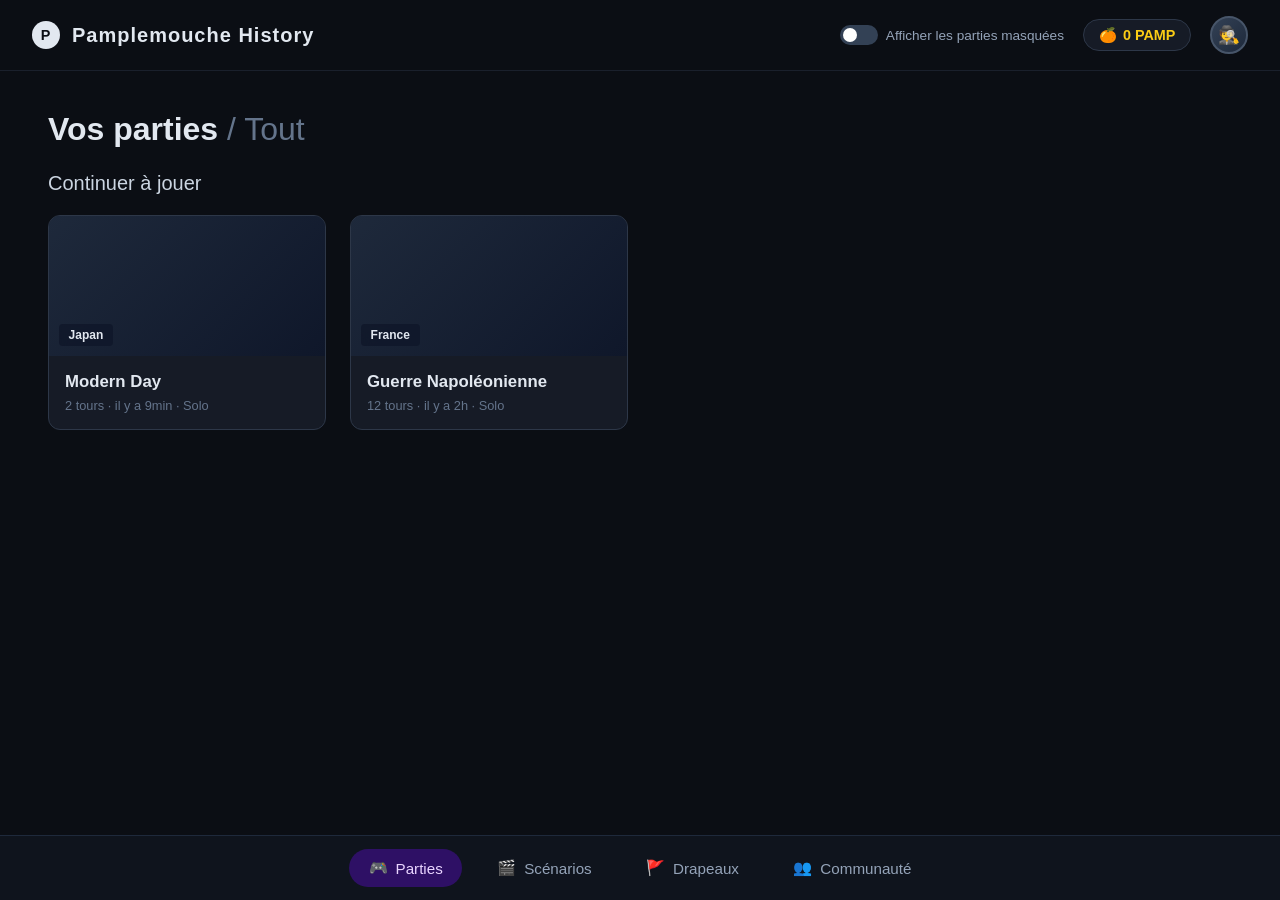
==== games.html @ af68d69f "Auto-save: 2026-08-04 09:21:51" ====
<!DOCTYPE html>
<html lang="fr">
<head>
  <meta charset="UTF-8">
  <meta name="viewport" content="width=device-width, initial-scale=1.0">
  <title>Pamplemouche History - Parties</title>
  <style>
    * {
      box-sizing: border-box;
      margin: 0;
      padding: 0;
    }

    body {
      font-family: -apple-system, BlinkMacSystemFont, "Segoe UI", Roboto, sans-serif;
      background-color: #0b0e14;
      color: #e2e8f0;
      height: 100vh;
      width: 100vw;
      overflow: hidden;
    }

    .app-container {
      display: flex;
      flex-direction: column;
      height: 100vh;
      width: 100vw;
    }

    /* Header Haut */
    .app-header {
      display: flex;
      justify-content: space-between;
      align-items: center;
      padding: 1rem 2rem;
      background-color: #0b0e14;
      border-bottom: 1px solid #1a202c;
    }

    .brand {
      display: flex;
      align-items: center;
      gap: 0.75rem;
      font-weight: 700;
      font-size: 1.25rem;
      letter-spacing: 1px;
    }

    .brand-logo {
      width: 28px;
      height: 28px;
      background: #e2e8f0;
      border-radius: 50%;
      display: flex;
      align-items: center;
      justify-content: center;
      color: #0b0e14;
      font-weight: bold;
      font-size: 0.9rem;
    }

    .user-actions {
      display: flex;
      align-items: center;
      gap: 1.2rem;
    }

    .coins-badge {
      background: #161b26;
      border: 1px solid #2d3748;
      padding: 0.4rem 0.9rem;
      border-radius: 20px;
      font-size: 0.9rem;
      font-weight: 600;
      color: #facc15;
      display: flex;
      align-items: center;
      gap: 0.4rem;
    }

    .user-avatar {
      width: 38px;
      height: 38px;
      border-radius: 50%;
      background: linear-gradient(135deg, #3b82f6 0%, #1d4ed8 100%);
      border: 2px solid #60a5fa;
      display: flex;
      align-items: center;
      justify-content: center;
      font-weight: 700;
      font-size: 1.1rem;
      color: #ffffff;
      cursor: pointer;
      user-select: none;
      box-shadow: 0 0 10px rgba(59, 130, 246, 0.3);
      transition: transform 0.2s ease;
    }

    .user-avatar:hover {
      transform: scale(1.05);
    }

    .user-avatar.guest {
      background: linear-gradient(135deg, #334155 0%, #1e293b 100%);
      border: 2px solid #475569;
      color: #94a3b8;
      box-shadow: none;
    }

    .toggle-container {
      display: flex;
      align-items: center;
      gap: 0.5rem;
      font-size: 0.85rem;
      color: #94a3b8;
    }

    .switch {
      position: relative;
      display: inline-block;
      width: 38px;
      height: 20px;
    }
    .switch input { opacity: 0; width: 0; height: 0; }
    .slider {
      position: absolute;
      cursor: pointer;
      inset: 0;
      background-color: #334155;
      transition: .4s;
      border-radius: 20px;
    }
    .slider:before {
      position: absolute;
      content: "";
      height: 14px;
      width: 14px;
      left: 3px;
      bottom: 3px;
      background-color: white;
      transition: .4s;
      border-radius: 50%;
    }
    input:checked + .slider { background-color: #3b82f6; }
    input:checked + .slider:before { transform: translateX(18px); }

    .main-content {
      flex: 1;
      padding: 2.5rem 3rem;
      overflow-y: auto;
    }

    .section-header {
      font-size: 2rem;
      font-weight: 700;
      margin-bottom: 1.5rem;
    }

    .section-header span {
      color: #64748b;
      font-weight: 400;
    }

    .subsection-title {
      font-size: 1.25rem;
      font-weight: 500;
      color: #cbd5e1;
      margin-bottom: 1.25rem;
    }

    .scenarios-grid {
      display: grid;
      grid-template-columns: repeat(auto-fill, minmax(260px, 1fr));
      gap: 1.5rem;
    }

    .scenario-card {
      background-color: #161b26;
      border: 1px solid #2d3748;
      border-radius: 12px;
      overflow: hidden;
      cursor: pointer;
      transition: transform 0.2s ease, border-color 0.2s ease;
    }

    .scenario-card:hover {
      transform: translateY(-4px);
      border-color: #475569;
    }

    .card-image-wrapper {
      position: relative;
      height: 140px;
      background-color: #1e293b;
      background-image: linear-gradient(135deg, #1e293b 0%, #0f172a 100%);
    }

    .country-tag {
      position: absolute;
      bottom: 10px;
      left: 10px;
      background: rgba(15, 23, 42, 0.8);
      backdrop-filter: blur(4px);
      padding: 0.25rem 0.6rem;
      border-radius: 4px;
      font-size: 0.75rem;
      font-weight: 600;
    }

    .card-info {
      padding: 1rem;
    }

    .card-title {
      font-weight: 600;
      font-size: 1.05rem;
      margin-bottom: 0.4rem;
    }

    .card-meta {
      font-size: 0.8rem;
      color: #64748b;
    }

    .bottom-navbar {
      height: 65px;
      background-color: #0f141d;
      border-top: 1px solid #1e293b;
      display: flex;
      justify-content: center;
      align-items: center;
      gap: 1rem;
    }

    .nav-item {
      display: flex;
      align-items: center;
      gap: 0.5rem;
      padding: 0.6rem 1.2rem;
      border-radius: 20px;
      color: #94a3b8;
      text-decoration: none;
      font-size: 0.95rem;
      font-weight: 500;
      cursor: pointer;
      transition: all 0.2s ease;
    }

    .nav-item:hover {
      color: #f8fafc;
    }

    .nav-item.active {
      background-color: #2e1065;
      color: #e9d5ff;
    }
  </style>
</head>
<body>

  <div class="app-container">
    <header class="app-header">
      <div class="brand">
        <div class="brand-logo">P</div>
        <span>Pamplemouche History</span>
      </div>

      <div class="user-actions">
        <div class="toggle-container">
          <label class="switch">
            <input type="checkbox">
            <span class="slider"></span>
          </label>
          <span>Afficher les parties masquées</span>
        </div>

        <div class="coins-badge">
          🍊 <span id="user-pamp-balance">0 PAMP</span>
        </div>

        <div class="user-avatar" id="userAvatar" title="Profil">?</div>
      </div>
    </header>

    <main class="main-content">
      <h2 class="section-header">Vos parties <span>/ Tout</span></h2>
      <h3 class="subsection-title">Continuer à jouer</h3>

      <div class="scenarios-grid">
        <div class="scenario-card" onclick="lancerPartie('modern-day')">
          <div class="card-image-wrapper">
            <div class="country-tag">Japan</div>
          </div>
          <div class="card-info">
            <div class="card-title">Modern Day</div>
            <div class="card-meta">2 tours · il y a 9min · Solo</div>
          </div>
        </div>

        <div class="scenario-card" onclick="lancerPartie('napoleon')">
          <div class="card-image-wrapper">
            <div class="country-tag">France</div>
          </div>
          <div class="card-info">
            <div class="card-title">Guerre Napoléonienne</div>
            <div class="card-meta">12 tours · il y a 2h · Solo</div>
          </div>
        </div>
      </div>
    </main>

    <nav class="bottom-navbar">
      <div class="nav-item active"><span>🎮</span> Parties</div>
      <div class="nav-item"><span>🎬</span> Scénarios</div>
      <div class="nav-item"><span>🚩</span> Drapeaux</div>
      <div class="nav-item"><span>👥</span> Communauté</div>
    </nav>
  </div>

  <script>
    const API_URL = 'https://arc.pamplemouche.com';

    document.addEventListener("DOMContentLoaded", async () => {
      // 1. Détection du token dans le hash (#token=...)
      const hashParams = new URLSearchParams(window.location.hash.substring(1));
      let token = hashParams.get('token');

      if (token) {
        localStorage.setItem('pamp_token', token);
        window.history.replaceState(null, null, window.location.pathname);
      } else {
        token = localStorage.getItem('pamp_token');
      }

      // 2. Traitement selon jeton présent ou absent
      if (token) {
        await chargerProfilUtilisateur(token);
      } else {
        afficherModeInvite();
      }
    });

    async function chargerProfilUtilisateur(token) {
      try {
        const res = await fetch(`${API_URL}/api/me`, {
          method: 'GET',
          headers: {
            'Authorization': 'Bearer ' + token,
            'Content-Type': 'application/json'
          }
        });

        const data = await res.json();

        if (res.ok && data.username) {
          const userObj = {
            username: data.username,
            pampBalance: data.pamp || data.coins || 0,
            isGuest: false
          };
          localStorage.setItem('pamplemouche_user', JSON.stringify(userObj));
          afficherJoueurConnecte(userObj);
        } else {
          afficherModeInvite();
        }
      } catch (err) {
        console.error("Erreur de connexion à l'API Pamplemouche:", err);
        afficherModeInvite();
      }
    }

    function afficherJoueurConnecte(user) {
      const pampDisplay = document.getElementById('user-pamp-balance');
      const avatarDisplay = document.getElementById('userAvatar');

      if (pampDisplay) pampDisplay.textContent = `${user.pampBalance} PAMP`;
      if (avatarDisplay) {
        avatarDisplay.textContent = user.username.charAt(0).toUpperCase();
        avatarDisplay.classList.remove('guest');
        avatarDisplay.title = `Connecté en tant que ${user.username}`;
      }
    }

    function afficherModeInvite() {
      const guestUser = JSON.parse(localStorage.getItem('guest_user'));
      const pampDisplay = document.getElementById('user-pamp-balance');
      const avatarDisplay = document.getElementById('userAvatar');

      if (pampDisplay) pampDisplay.textContent = `0 PAMP`;
      if (avatarDisplay) {
        avatarDisplay.textContent = "🕵️";
        avatarDisplay.classList.add('guest');
        avatarDisplay.title = guestUser ? `Mode Invité (${guestUser.username})` : "Mode Invité";
      }
    }

    function lancerPartie(scenarioId) {
      localStorage.setItem('current_scenario', scenarioId);
      window.location.href = "map.html";
    }
  </script>

</body>
</html>
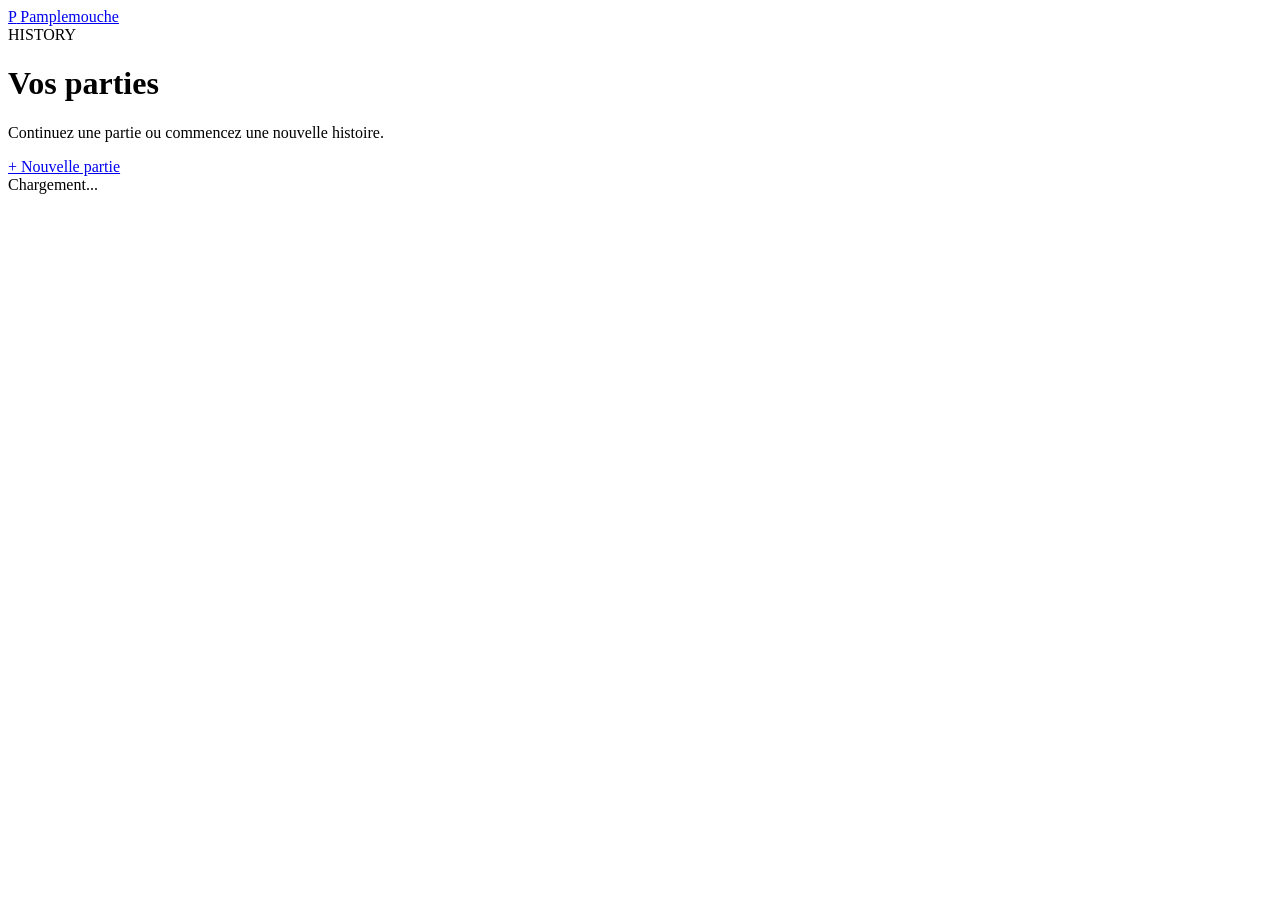
==== commit 6a205103: "Create games.html" ====
--- a/games.html
+++ b/games.html
@@ -1,404 +1,88 @@
 <!DOCTYPE html>
 <html lang="fr">
 <head>
-  <meta charset="UTF-8">
-  <meta name="viewport" content="width=device-width, initial-scale=1.0">
-  <title>Pamplemouche History - Parties</title>
-  <style>
-    * {
-      box-sizing: border-box;
-      margin: 0;
-      padding: 0;
-    }
 
-    body {
-      font-family: -apple-system, BlinkMacSystemFont, "Segoe UI", Roboto, sans-serif;
-      background-color: #0b0e14;
-      color: #e2e8f0;
-      height: 100vh;
-      width: 100vw;
-      overflow: hidden;
-    }
+    <meta charset="UTF-8">
 
-    .app-container {
-      display: flex;
-      flex-direction: column;
-      height: 100vh;
-      width: 100vw;
-    }
+    <meta
+        name="viewport"
+        content="width=device-width, initial-scale=1.0">
 
-    /* Header Haut */
-    .app-header {
-      display: flex;
-      justify-content: space-between;
-      align-items: center;
-      padding: 1rem 2rem;
-      background-color: #0b0e14;
-      border-bottom: 1px solid #1a202c;
-    }
+    <title>Parties — Pamplemouche History</title>
 
-    .brand {
-      display: flex;
-      align-items: center;
-      gap: 0.75rem;
-      font-weight: 700;
-      font-size: 1.25rem;
-      letter-spacing: 1px;
-    }
+    <link
+        rel="stylesheet"
+        href="/css/pamplemouche.css">
 
-    .brand-logo {
-      width: 28px;
-      height: 28px;
-      background: #e2e8f0;
-      border-radius: 50%;
-      display: flex;
-      align-items: center;
-      justify-content: center;
-      color: #0b0e14;
-      font-weight: bold;
-      font-size: 0.9rem;
-    }
+</head>
 
-    .user-actions {
-      display: flex;
-      align-items: center;
-      gap: 1.2rem;
-    }
 
-    .coins-badge {
-      background: #161b26;
-      border: 1px solid #2d3748;
-      padding: 0.4rem 0.9rem;
-      border-radius: 20px;
-      font-size: 0.9rem;
-      font-weight: 600;
-      color: #facc15;
-      display: flex;
-      align-items: center;
-      gap: 0.4rem;
-    }
-
-    .user-avatar {
-      width: 38px;
-      height: 38px;
-      border-radius: 50%;
-      background: linear-gradient(135deg, #3b82f6 0%, #1d4ed8 100%);
-      border: 2px solid #60a5fa;
-      display: flex;
-      align-items: center;
-      justify-content: center;
-      font-weight: 700;
-      font-size: 1.1rem;
-      color: #ffffff;
-      cursor: pointer;
-      user-select: none;
-      box-shadow: 0 0 10px rgba(59, 130, 246, 0.3);
-      transition: transform 0.2s ease;
-    }
-
-    .user-avatar:hover {
-      transform: scale(1.05);
-    }
-
-    .user-avatar.guest {
-      background: linear-gradient(135deg, #334155 0%, #1e293b 100%);
-      border: 2px solid #475569;
-      color: #94a3b8;
-      box-shadow: none;
-    }
-
-    .toggle-container {
-      display: flex;
-      align-items: center;
-      gap: 0.5rem;
-      font-size: 0.85rem;
-      color: #94a3b8;
-    }
-
-    .switch {
-      position: relative;
-      display: inline-block;
-      width: 38px;
-      height: 20px;
-    }
-    .switch input { opacity: 0; width: 0; height: 0; }
-    .slider {
-      position: absolute;
-      cursor: pointer;
-      inset: 0;
-      background-color: #334155;
-      transition: .4s;
-      border-radius: 20px;
-    }
-    .slider:before {
-      position: absolute;
-      content: "";
-      height: 14px;
-      width: 14px;
-      left: 3px;
-      bottom: 3px;
-      background-color: white;
-      transition: .4s;
-      border-radius: 50%;
-    }
-    input:checked + .slider { background-color: #3b82f6; }
-    input:checked + .slider:before { transform: translateX(18px); }
-
-    .main-content {
-      flex: 1;
-      padding: 2.5rem 3rem;
-      overflow-y: auto;
-    }
-
-    .section-header {
-      font-size: 2rem;
-      font-weight: 700;
-      margin-bottom: 1.5rem;
-    }
-
-    .section-header span {
-      color: #64748b;
-      font-weight: 400;
-    }
-
-    .subsection-title {
-      font-size: 1.25rem;
-      font-weight: 500;
-      color: #cbd5e1;
-      margin-bottom: 1.25rem;
-    }
-
-    .scenarios-grid {
-      display: grid;
-      grid-template-columns: repeat(auto-fill, minmax(260px, 1fr));
-      gap: 1.5rem;
-    }
-
-    .scenario-card {
-      background-color: #161b26;
-      border: 1px solid #2d3748;
-      border-radius: 12px;
-      overflow: hidden;
-      cursor: pointer;
-      transition: transform 0.2s ease, border-color 0.2s ease;
-    }
-
-    .scenario-card:hover {
-      transform: translateY(-4px);
-      border-color: #475569;
-    }
-
-    .card-image-wrapper {
-      position: relative;
-      height: 140px;
-      background-color: #1e293b;
-      background-image: linear-gradient(135deg, #1e293b 0%, #0f172a 100%);
-    }
-
-    .country-tag {
-      position: absolute;
-      bottom: 10px;
-      left: 10px;
-      background: rgba(15, 23, 42, 0.8);
-      backdrop-filter: blur(4px);
-      padding: 0.25rem 0.6rem;
-      border-radius: 4px;
-      font-size: 0.75rem;
-      font-weight: 600;
-    }
-
-    .card-info {
-      padding: 1rem;
-    }
-
-    .card-title {
-      font-weight: 600;
-      font-size: 1.05rem;
-      margin-bottom: 0.4rem;
-    }
-
-    .card-meta {
-      font-size: 0.8rem;
-      color: #64748b;
-    }
-
-    .bottom-navbar {
-      height: 65px;
-      background-color: #0f141d;
-      border-top: 1px solid #1e293b;
-      display: flex;
-      justify-content: center;
-      align-items: center;
-      gap: 1rem;
-    }
-
-    .nav-item {
-      display: flex;
-      align-items: center;
-      gap: 0.5rem;
-      padding: 0.6rem 1.2rem;
-      border-radius: 20px;
-      color: #94a3b8;
-      text-decoration: none;
-      font-size: 0.95rem;
-      font-weight: 500;
-      cursor: pointer;
-      transition: all 0.2s ease;
-    }
-
-    .nav-item:hover {
-      color: #f8fafc;
-    }
-
-    .nav-item.active {
-      background-color: #2e1065;
-      color: #e9d5ff;
-    }
-  </style>
-</head>
 <body>
 
-  <div class="app-container">
-    <header class="app-header">
-      <div class="brand">
-        <div class="brand-logo">P</div>
-        <span>Pamplemouche History</span>
-      </div>
+<header class="topbar">
 
-      <div class="user-actions">
-        <div class="toggle-container">
-          <label class="switch">
-            <input type="checkbox">
-            <span class="slider"></span>
-          </label>
-          <span>Afficher les parties masquées</span>
+    <a href="/" class="brand">
+
+        <span class="brandMark">P</span>
+
+        <span>Pamplemouche</span>
+
+    </a>
+
+
+    <div id="account"></div>
+
+</header>
+
+
+<main class="page">
+
+    <div class="pageHeader">
+
+        <div>
+
+            <div class="eyebrow">
+                HISTORY
+            </div>
+
+            <h1>
+                Vos parties
+            </h1>
+
+            <p>
+                Continuez une partie ou commencez
+                une nouvelle histoire.
+            </p>
+
         </div>
 
-        <div class="coins-badge">
-          🍊 <span id="user-pamp-balance">0 PAMP</span>
+
+        <a
+            href="/play.html"
+            class="button primary">
+
+            + Nouvelle partie
+
+        </a>
+
+    </div>
+
+
+    <section id="games" class="gamesGrid">
+
+        <div class="loadingCard">
+
+            Chargement...
+
         </div>
 
-        <div class="user-avatar" id="userAvatar" title="Profil">?</div>
-      </div>
-    </header>
+    </section>
 
-    <main class="main-content">
-      <h2 class="section-header">Vos parties <span>/ Tout</span></h2>
-      <h3 class="subsection-title">Continuer à jouer</h3>
+</main>
 
-      <div class="scenarios-grid">
-        <div class="scenario-card" onclick="lancerPartie('modern-day')">
-          <div class="card-image-wrapper">
-            <div class="country-tag">Japan</div>
-          </div>
-          <div class="card-info">
-            <div class="card-title">Modern Day</div>
-            <div class="card-meta">2 tours · il y a 9min · Solo</div>
-          </div>
-        </div>
 
-        <div class="scenario-card" onclick="lancerPartie('napoleon')">
-          <div class="card-image-wrapper">
-            <div class="country-tag">France</div>
-          </div>
-          <div class="card-info">
-            <div class="card-title">Guerre Napoléonienne</div>
-            <div class="card-meta">12 tours · il y a 2h · Solo</div>
-          </div>
-        </div>
-      </div>
-    </main>
-
-    <nav class="bottom-navbar">
-      <div class="nav-item active"><span>🎮</span> Parties</div>
-      <div class="nav-item"><span>🎬</span> Scénarios</div>
-      <div class="nav-item"><span>🚩</span> Drapeaux</div>
-      <div class="nav-item"><span>👥</span> Communauté</div>
-    </nav>
-  </div>
-
-  <script>
-    const API_URL = 'https://arc.pamplemouche.com';
-
-    document.addEventListener("DOMContentLoaded", async () => {
-      // 1. Détection du token dans le hash (#token=...)
-      const hashParams = new URLSearchParams(window.location.hash.substring(1));
-      let token = hashParams.get('token');
-
-      if (token) {
-        localStorage.setItem('pamp_token', token);
-        window.history.replaceState(null, null, window.location.pathname);
-      } else {
-        token = localStorage.getItem('pamp_token');
-      }
-
-      // 2. Traitement selon jeton présent ou absent
-      if (token) {
-        await chargerProfilUtilisateur(token);
-      } else {
-        afficherModeInvite();
-      }
-    });
-
-    async function chargerProfilUtilisateur(token) {
-      try {
-        const res = await fetch(`${API_URL}/api/me`, {
-          method: 'GET',
-          headers: {
-            'Authorization': 'Bearer ' + token,
-            'Content-Type': 'application/json'
-          }
-        });
-
-        const data = await res.json();
-
-        if (res.ok && data.username) {
-          const userObj = {
-            username: data.username,
-            pampBalance: data.pamp || data.coins || 0,
-            isGuest: false
-          };
-          localStorage.setItem('pamplemouche_user', JSON.stringify(userObj));
-          afficherJoueurConnecte(userObj);
-        } else {
-          afficherModeInvite();
-        }
-      } catch (err) {
-        console.error("Erreur de connexion à l'API Pamplemouche:", err);
-        afficherModeInvite();
-      }
-    }
-
-    function afficherJoueurConnecte(user) {
-      const pampDisplay = document.getElementById('user-pamp-balance');
-      const avatarDisplay = document.getElementById('userAvatar');
-
-      if (pampDisplay) pampDisplay.textContent = `${user.pampBalance} PAMP`;
-      if (avatarDisplay) {
-        avatarDisplay.textContent = user.username.charAt(0).toUpperCase();
-        avatarDisplay.classList.remove('guest');
-        avatarDisplay.title = `Connecté en tant que ${user.username}`;
-      }
-    }
-
-    function afficherModeInvite() {
-      const guestUser = JSON.parse(localStorage.getItem('guest_user'));
-      const pampDisplay = document.getElementById('user-pamp-balance');
-      const avatarDisplay = document.getElementById('userAvatar');
-
-      if (pampDisplay) pampDisplay.textContent = `0 PAMP`;
-      if (avatarDisplay) {
-        avatarDisplay.textContent = "🕵️";
-        avatarDisplay.classList.add('guest');
-        avatarDisplay.title = guestUser ? `Mode Invité (${guestUser.username})` : "Mode Invité";
-      }
-    }
-
-    function lancerPartie(scenarioId) {
-      localStorage.setItem('current_scenario', scenarioId);
-      window.location.href = "map.html";
-    }
-  </script>
+<script src="/js/auth.js"></script>
+<script src="/js/games.js"></script>
 
 </body>
-</html>+</html>
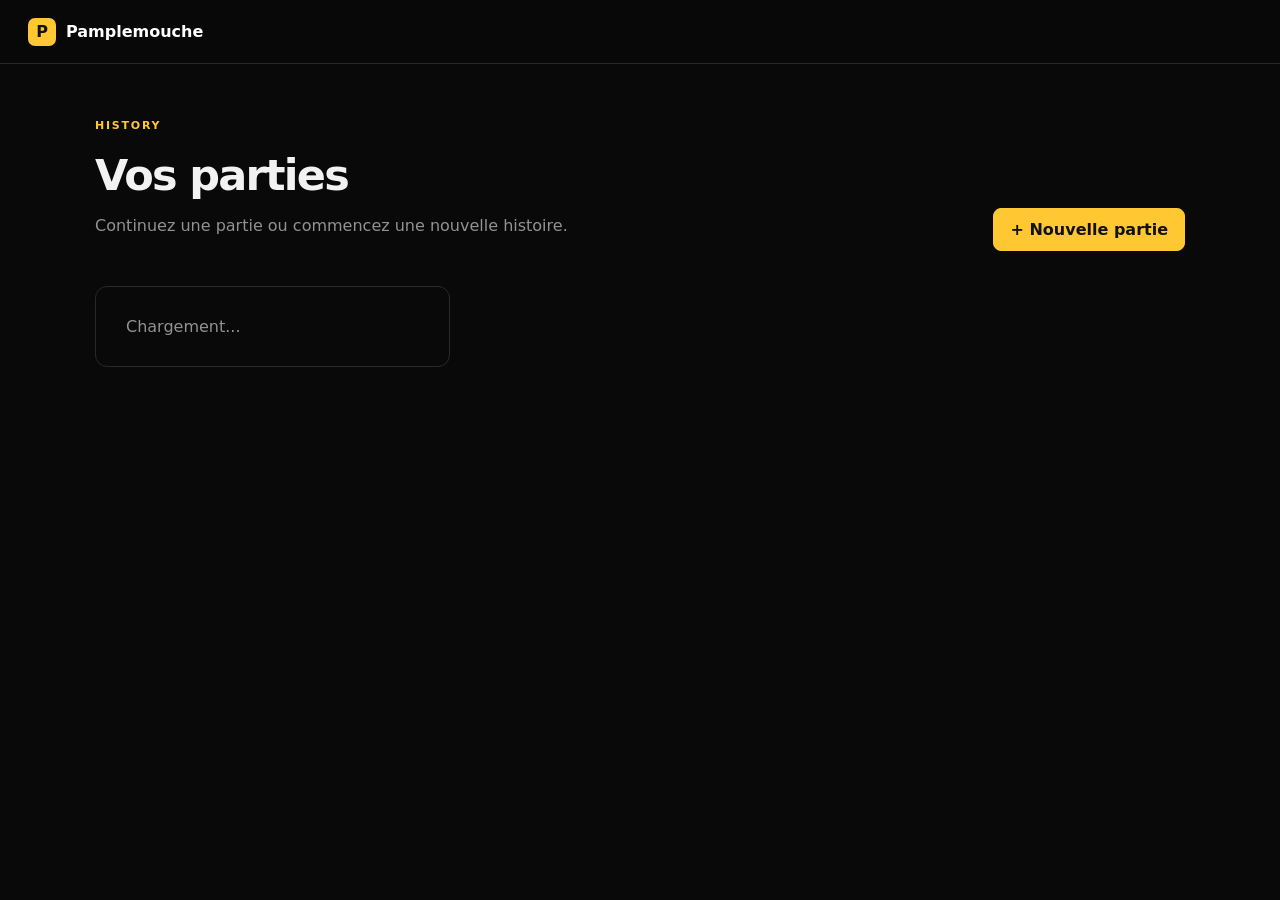
==== commit 3e796252: "Update games.html" ====
--- a/games.html
+++ b/games.html
@@ -12,7 +12,7 @@
 
     <link
         rel="stylesheet"
-        href="/css/pamplemouche.css">
+        href="./css/pamplemouche.css">
 
 </head>
 
--- a/css/pamplemouche.css
+++ b/css/pamplemouche.css
@@ -0,0 +1,1356 @@
+* {
+    box-sizing: border-box;
+}
+
+
+:root {
+
+    --bg: #090909;
+
+    --surface: #111111;
+
+    --surface2: #171717;
+
+    --surface3: #202020;
+
+    --border: #292929;
+
+    --text: #f2f2f2;
+
+    --muted: #929292;
+
+    --yellow: #ffc832;
+
+    --yellowDark: #c99b16;
+
+}
+
+
+html,
+body {
+
+    margin: 0;
+
+    width: 100%;
+    height: 100%;
+
+    background: var(--bg);
+
+    color: var(--text);
+
+    font-family:
+        Inter,
+        system-ui,
+        -apple-system,
+        BlinkMacSystemFont,
+        "Segoe UI",
+        sans-serif;
+
+}
+
+
+body {
+    overflow-x: hidden;
+}
+
+
+button,
+input,
+select {
+    font: inherit;
+}
+
+
+/* =====================================================
+   HEADER
+===================================================== */
+
+.topbar {
+
+    height: 64px;
+
+    padding:
+        0 28px;
+
+    display: flex;
+
+    align-items: center;
+
+    justify-content: space-between;
+
+    border-bottom:
+        1px solid var(--border);
+
+    background:
+        rgba(9,9,9,.94);
+
+    backdrop-filter:
+        blur(16px);
+
+}
+
+
+.brand {
+
+    display: flex;
+
+    align-items: center;
+
+    gap: 10px;
+
+    color: white;
+
+    text-decoration: none;
+
+    font-weight: 700;
+
+}
+
+
+.brandMark {
+
+    width: 28px;
+    height: 28px;
+
+    display: grid;
+
+    place-items: center;
+
+    background: var(--yellow);
+
+    color: #111;
+
+    border-radius: 7px;
+
+    font-weight: 900;
+
+}
+
+
+/* =====================================================
+   ACCOUNT
+===================================================== */
+
+.account {
+
+    display: flex;
+
+    align-items: center;
+
+    gap: 9px;
+
+    color: #ddd;
+
+    font-size: 13px;
+
+}
+
+
+.accountDot {
+
+    width: 7px;
+    height: 7px;
+
+    border-radius: 50%;
+
+    background: #6dcc72;
+
+}
+
+
+.accountGuest {
+
+    color: var(--muted);
+
+}
+
+
+/* =====================================================
+   BUTTONS
+===================================================== */
+
+.button {
+
+    display: inline-flex;
+
+    align-items: center;
+
+    justify-content: center;
+
+    border-radius: 8px;
+
+    padding:
+        11px 16px;
+
+    text-decoration: none;
+
+    border: 1px solid var(--border);
+
+    cursor: pointer;
+
+    transition:
+        .15s ease;
+
+}
+
+
+.button.primary {
+
+    background: var(--yellow);
+
+    border-color: var(--yellow);
+
+    color: #111;
+
+    font-weight: 700;
+
+}
+
+
+.button.primary:hover {
+
+    background: #ffd75d;
+
+}
+
+
+.button.secondary {
+
+    background: var(--surface2);
+
+    color: var(--text);
+
+}
+
+
+.button.secondary:hover {
+
+    background: var(--surface3);
+
+}
+
+
+/* =====================================================
+   HOME
+===================================================== */
+
+.home {
+
+    max-width: 1150px;
+
+    margin:
+        0 auto;
+
+    padding:
+        110px 30px 70px;
+
+}
+
+
+.hero {
+
+    max-width: 780px;
+
+}
+
+
+.eyebrow {
+
+    color: var(--yellow);
+
+    font-size: 11px;
+
+    font-weight: 800;
+
+    letter-spacing:
+        .16em;
+
+    margin-bottom: 18px;
+
+}
+
+
+.hero h1 {
+
+    margin: 0;
+
+    font-size:
+        clamp(52px, 8vw, 94px);
+
+    line-height:
+        .94;
+
+    letter-spacing:
+        -.06em;
+
+}
+
+
+.hero p {
+
+    max-width: 610px;
+
+    margin:
+        28px 0;
+
+    color: var(--muted);
+
+    font-size: 17px;
+
+    line-height: 1.6;
+
+}
+
+
+.heroButtons {
+
+    display: flex;
+
+    gap: 10px;
+
+    flex-wrap: wrap;
+
+}
+
+
+/* =====================================================
+   FEATURES
+===================================================== */
+
+.features {
+
+    margin-top: 100px;
+
+    display: grid;
+
+    grid-template-columns:
+        repeat(3, 1fr);
+
+    gap: 12px;
+
+}
+
+
+.featureCard {
+
+    padding: 24px;
+
+    border:
+        1px solid var(--border);
+
+    background:
+        linear-gradient(
+            145deg,
+            #121212,
+            #0e0e0e
+        );
+
+    border-radius: 12px;
+
+}
+
+
+.featureIcon {
+
+    font-size: 23px;
+
+}
+
+
+.featureCard h2 {
+
+    font-size: 16px;
+
+    margin:
+        22px 0 9px;
+
+}
+
+
+.featureCard p {
+
+    margin: 0;
+
+    color: var(--muted);
+
+    line-height: 1.5;
+
+    font-size: 13px;
+
+}
+
+
+/* =====================================================
+   PAGE
+===================================================== */
+
+.page {
+
+    max-width: 1150px;
+
+    margin: auto;
+
+    padding:
+        55px 30px;
+
+}
+
+
+.pageHeader {
+
+    display: flex;
+
+    justify-content: space-between;
+
+    align-items: flex-end;
+
+    gap: 30px;
+
+    margin-bottom: 35px;
+
+}
+
+
+.pageHeader h1 {
+
+    margin: 0;
+
+    font-size: 43px;
+
+    letter-spacing:
+        -.04em;
+
+}
+
+
+.pageHeader p {
+
+    color: var(--muted);
+
+}
+
+
+/* =====================================================
+   GAMES
+===================================================== */
+
+.gamesGrid {
+
+    display: grid;
+
+    grid-template-columns:
+        repeat(
+            auto-fill,
+            minmax(270px, 1fr)
+        );
+
+    gap: 12px;
+
+}
+
+
+.gameCard {
+
+    padding: 20px;
+
+    border:
+        1px solid var(--border);
+
+    border-radius: 12px;
+
+    background: var(--surface);
+
+    transition:
+        .15s ease;
+
+}
+
+
+.gameCard:hover {
+
+    border-color:
+        #454545;
+
+    transform:
+        translateY(-2px);
+
+}
+
+
+.gameCardTitle {
+
+    font-weight: 700;
+
+}
+
+
+.gameCardMeta {
+
+    color: var(--muted);
+
+    font-size: 12px;
+
+    margin-top: 7px;
+
+}
+
+
+.gameCardButton {
+
+    margin-top: 18px;
+
+}
+
+
+.loadingCard {
+
+    padding: 30px;
+
+    color: var(--muted);
+
+    border:
+        1px solid var(--border);
+
+    border-radius: 12px;
+
+}
+
+
+/* =====================================================
+   GAME
+===================================================== */
+
+.gameBody {
+
+    overflow: hidden;
+
+}
+
+
+#game {
+
+    position: relative;
+
+    width: 100vw;
+
+    height: 100vh;
+
+    overflow: hidden;
+
+}
+
+
+#map {
+
+    position: absolute;
+
+    inset: 0;
+
+    background:
+        #0b0e12;
+
+}
+
+
+#map svg {
+
+    width: 100%;
+    height: 100%;
+
+}
+
+
+/* =====================================================
+   GAME HEADER
+===================================================== */
+
+.gameHeader {
+
+    position: absolute;
+
+    top: 0;
+    left: 0;
+    right: 0;
+
+    height: 60px;
+
+    padding:
+        0 18px;
+
+    display: flex;
+
+    align-items: center;
+
+    justify-content: space-between;
+
+    pointer-events: none;
+
+    z-index: 20;
+
+}
+
+
+.gameBrand {
+
+    color: white;
+
+    text-decoration: none;
+
+    font-size: 11px;
+
+    font-weight: 800;
+
+    letter-spacing:
+        .1em;
+
+    pointer-events: auto;
+
+}
+
+
+/* =====================================================
+   DATE
+===================================================== */
+
+#dateDisplay {
+
+    position: absolute;
+
+    top: 70px;
+
+    left: 50%;
+
+    transform:
+        translateX(-50%);
+
+    z-index: 20;
+
+    padding:
+        7px 11px;
+
+    border:
+        1px solid rgba(255,255,255,.08);
+
+    background:
+        rgba(8,8,8,.75);
+
+    border-radius: 7px;
+
+    color: #c6c6c6;
+
+    font-size: 11px;
+
+    backdrop-filter:
+        blur(10px);
+
+}
+
+
+/* =====================================================
+   COUNTRY
+===================================================== */
+
+.country {
+
+    stroke:
+        rgba(0,0,0,.6);
+
+    stroke-width:
+        .6px;
+
+    transition:
+        filter .12s;
+
+}
+
+
+.country:hover {
+
+    filter:
+        brightness(1.2);
+
+    cursor: pointer;
+
+}
+
+
+.country.selected {
+
+    stroke: white;
+
+    stroke-width: 1.5px;
+
+}
+
+
+.country-label {
+
+    pointer-events: none;
+
+    fill: white;
+
+    text-anchor: middle;
+
+    font-size: 8px;
+
+    font-weight: 600;
+
+    paint-order: stroke;
+
+    stroke:
+        rgba(0,0,0,.75);
+
+    stroke-width: 2.5px;
+
+}
+
+
+.country-label.small {
+
+    font-size: 6px;
+
+}
+
+
+/* =====================================================
+   COUNTRY PANEL
+===================================================== */
+
+#countryPanel {
+
+    position: absolute;
+
+    right: 18px;
+    bottom: 18px;
+
+    width: 235px;
+
+    padding: 15px;
+
+    border:
+        1px solid var(--border);
+
+    border-radius: 10px;
+
+    background:
+        rgba(12,12,12,.9);
+
+    backdrop-filter:
+        blur(15px);
+
+    display: none;
+
+    z-index: 30;
+
+}
+
+
+#countryPanel.visible {
+
+    display: block;
+
+}
+
+
+#countryName {
+
+    font-weight: 700;
+
+    font-size: 15px;
+
+}
+
+
+.countryInfo {
+
+    margin-top: 7px;
+
+    color: var(--muted);
+
+    font-size: 12px;
+
+}
+
+
+/* =====================================================
+   TIME
+===================================================== */
+
+#timeContainer {
+
+    position: absolute;
+
+    top: 18px;
+
+    right: 18px;
+
+    z-index: 40;
+
+}
+
+
+#timeButton {
+
+    border:
+        1px solid var(--border);
+
+    background:
+        rgba(15,15,15,.9);
+
+    color: white;
+
+    border-radius: 8px;
+
+    padding:
+        9px 12px;
+
+    cursor: pointer;
+
+}
+
+
+#timeMenu {
+
+    display: none;
+
+    position: absolute;
+
+    right: 0;
+
+    top: calc(100% + 7px);
+
+    width: 165px;
+
+    padding: 5px;
+
+    background:
+        #111;
+
+    border:
+        1px solid var(--border);
+
+    border-radius: 9px;
+
+}
+
+
+#timeMenu.open {
+
+    display: block;
+
+}
+
+
+.timeOption {
+
+    width: 100%;
+
+    border: 0;
+
+    background: transparent;
+
+    color: #ddd;
+
+    text-align: left;
+
+    padding: 9px;
+
+    border-radius: 6px;
+
+    cursor: pointer;
+
+    font-size: 12px;
+
+}
+
+
+.timeOption:hover {
+
+    background: var(--surface3);
+
+}
+
+
+.timeSeparator {
+
+    height: 1px;
+
+    background: var(--border);
+
+    margin: 4px 0;
+
+}
+
+
+/* =====================================================
+   CONTROLS
+===================================================== */
+
+#bottomControls {
+
+    position: absolute;
+
+    left: 18px;
+    bottom: 18px;
+
+    display: flex;
+
+    gap: 7px;
+
+    z-index: 40;
+
+}
+
+
+.controlButton {
+
+    border:
+        1px solid var(--border);
+
+    background:
+        rgba(15,15,15,.92);
+
+    color: white;
+
+    padding:
+        10px 13px;
+
+    border-radius: 8px;
+
+    cursor: pointer;
+
+    backdrop-filter:
+        blur(12px);
+
+}
+
+
+.controlButton:hover {
+
+    border-color:
+        #4b4b4b;
+
+}
+
+
+/* =====================================================
+   AI PANEL
+===================================================== */
+
+#aiPanel {
+
+    position: absolute;
+
+    left: 18px;
+    top: 18px;
+
+    width:
+        min(390px, calc(100vw - 36px));
+
+    height:
+        min(500px, calc(100vh - 36px));
+
+    display: none;
+
+    flex-direction: column;
+
+    z-index: 80;
+
+    background:
+        rgba(13,13,13,.97);
+
+    border:
+        1px solid var(--border);
+
+    border-radius: 11px;
+
+    box-shadow:
+        0 20px 70px rgba(0,0,0,.6);
+
+    overflow: hidden;
+
+    backdrop-filter:
+        blur(18px);
+
+}
+
+
+#aiPanel.open {
+
+    display: flex;
+
+}
+
+
+#aiHeader {
+
+    height: 44px;
+
+    flex-shrink: 0;
+
+    display: flex;
+
+    align-items: center;
+
+    justify-content: space-between;
+
+    padding:
+        0 12px;
+
+    border-bottom:
+        1px solid var(--border);
+
+}
+
+
+#aiTitle {
+
+    font-size: 13px;
+
+    font-weight: 700;
+
+}
+
+
+#closeAi {
+
+    border: 0;
+
+    background: transparent;
+
+    color: #888;
+
+    cursor: pointer;
+
+    font-size: 20px;
+
+}
+
+
+/* =====================================================
+   MESSAGES
+===================================================== */
+
+#messages {
+
+    flex: 1;
+
+    overflow-y: auto;
+
+    padding: 12px;
+
+}
+
+
+.message {
+
+    max-width: 88%;
+
+    padding: 8px 10px;
+
+    border-radius: 8px;
+
+    margin-bottom: 8px;
+
+    font-size: 12px;
+
+    line-height: 1.5;
+
+    white-space: pre-wrap;
+
+}
+
+
+.message.ai {
+
+    background: var(--surface2);
+
+}
+
+
+.message.user {
+
+    margin-left: auto;
+
+    background:
+        #2c2c2c;
+
+}
+
+
+/* =====================================================
+   ACTIONS
+===================================================== */
+
+#actionsList {
+
+    flex: 1;
+
+    overflow-y: auto;
+
+    padding: 12px;
+
+    display: none;
+
+}
+
+
+.actionItem {
+
+    border:
+        1px solid var(--border);
+
+    background:
+        var(--surface);
+
+    border-radius: 8px;
+
+    padding: 10px;
+
+    margin-bottom: 7px;
+
+    font-size: 12px;
+
+}
+
+
+.actionPending {
+
+    display: block;
+
+    color: var(--muted);
+
+    font-size: 10px;
+
+    margin-top: 5px;
+
+}
+
+
+.emptyActions {
+
+    color: var(--muted);
+
+    font-size: 12px;
+
+    line-height: 1.5;
+
+}
+
+
+/* =====================================================
+   INPUT
+===================================================== */
+
+#inputArea {
+
+    display: flex;
+
+    gap: 6px;
+
+    padding: 8px;
+
+    border-top:
+        1px solid var(--border);
+
+}
+
+
+#messageInput {
+
+    flex: 1;
+
+    min-width: 0;
+
+    background:
+        #090909;
+
+    border:
+        1px solid var(--border);
+
+    color: white;
+
+    border-radius: 7px;
+
+    padding: 9px;
+
+    outline: none;
+
+    font-size: 12px;
+
+}
+
+
+#messageInput:focus {
+
+    border-color:
+        #555;
+
+}
+
+
+#sendButton {
+
+    width: 38px;
+
+    border: 0;
+
+    border-radius: 7px;
+
+    background:
+        var(--yellow);
+
+    color: #111;
+
+    font-weight: 900;
+
+    cursor: pointer;
+
+}
+
+
+/* =====================================================
+   MODAL
+===================================================== */
+
+#customOverlay {
+
+    position: absolute;
+
+    inset: 0;
+
+    display: none;
+
+    align-items: center;
+
+    justify-content: center;
+
+    z-index: 100;
+
+    background:
+        rgba(0,0,0,.5);
+
+}
+
+
+#customOverlay.open {
+
+    display: flex;
+
+}
+
+
+#customBox {
+
+    width:
+        min(340px, calc(100vw - 36px));
+
+    padding: 17px;
+
+    background:
+        #121212;
+
+    border:
+        1px solid var(--border);
+
+    border-radius: 11px;
+
+    box-shadow:
+        0 25px 70px rgba(0,0,0,.65);
+
+}
+
+
+.modalTitle {
+
+    font-size: 14px;
+
+    font-weight: 700;
+
+    margin-bottom: 13px;
+
+}
+
+
+#customInputs {
+
+    display: flex;
+
+    gap: 7px;
+
+}
+
+
+#customAmount,
+#customUnit {
+
+    flex: 1;
+
+    min-width: 0;
+
+    background:
+        #090909;
+
+    color: white;
+
+    border:
+        1px solid var(--border);
+
+    border-radius: 7px;
+
+    padding: 9px;
+
+    outline: none;
+
+}
+
+
+.modalButtons {
+
+    display: flex;
+
+    justify-content: flex-end;
+
+    gap: 7px;
+
+    margin-top: 14px;
+
+}
+
+
+/* =====================================================
+   RESPONSIVE
+===================================================== */
+
+@media (max-width: 700px) {
+
+    .features {
+
+        grid-template-columns: 1fr;
+
+    }
+
+
+    .pageHeader {
+
+        align-items: flex-start;
+
+        flex-direction: column;
+
+    }
+
+
+    .home {
+
+        padding-top: 70px;
+
+    }
+
+
+    .hero h1 {
+
+        font-size: 57px;
+
+    }
+
+}
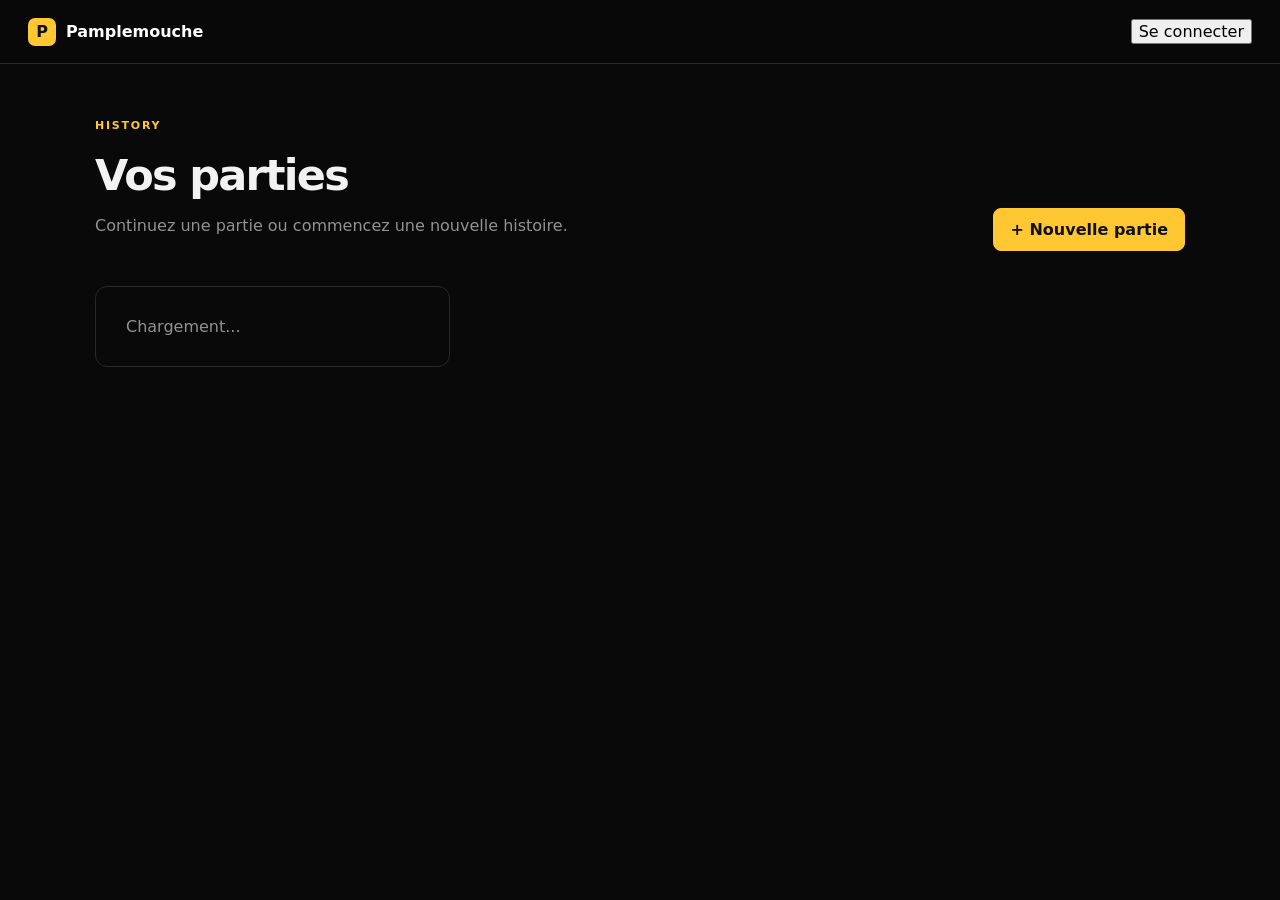
==== commit d4d2f08e: "Update script paths in games.html" ====
--- a/games.html
+++ b/games.html
@@ -13,7 +13,8 @@
     <link
         rel="stylesheet"
         href="./css/pamplemouche.css">
-
+<script src="./js/auth.js"></script>
+    <script src="./js/games.js"></script>
 </head>
 
 
@@ -30,7 +31,7 @@
     </a>
 
 
-    <div id="account"></div>
+    <div id="gamesAccount"></div>
 
 </header>
 
--- a/css/pamplemouche.css
+++ b/css/pamplemouche.css
@@ -684,24 +684,19 @@
 
 
 .country-label {
-
+    font-size: 9px;
+    font-weight: 600;
+    text-anchor: middle;
+    dominant-baseline: middle;
     pointer-events: none;
-
     fill: white;
 
-    text-anchor: middle;
-
-    font-size: 8px;
-
-    font-weight: 600;
-
     paint-order: stroke;
-
-    stroke:
-        rgba(0,0,0,.75);
-
-    stroke-width: 2.5px;
-
+    stroke: rgba(0, 0, 0, 0.75);
+    stroke-width: 3px;
+    stroke-linejoin: round;
+
+    white-space: nowrap;
 }
 
 
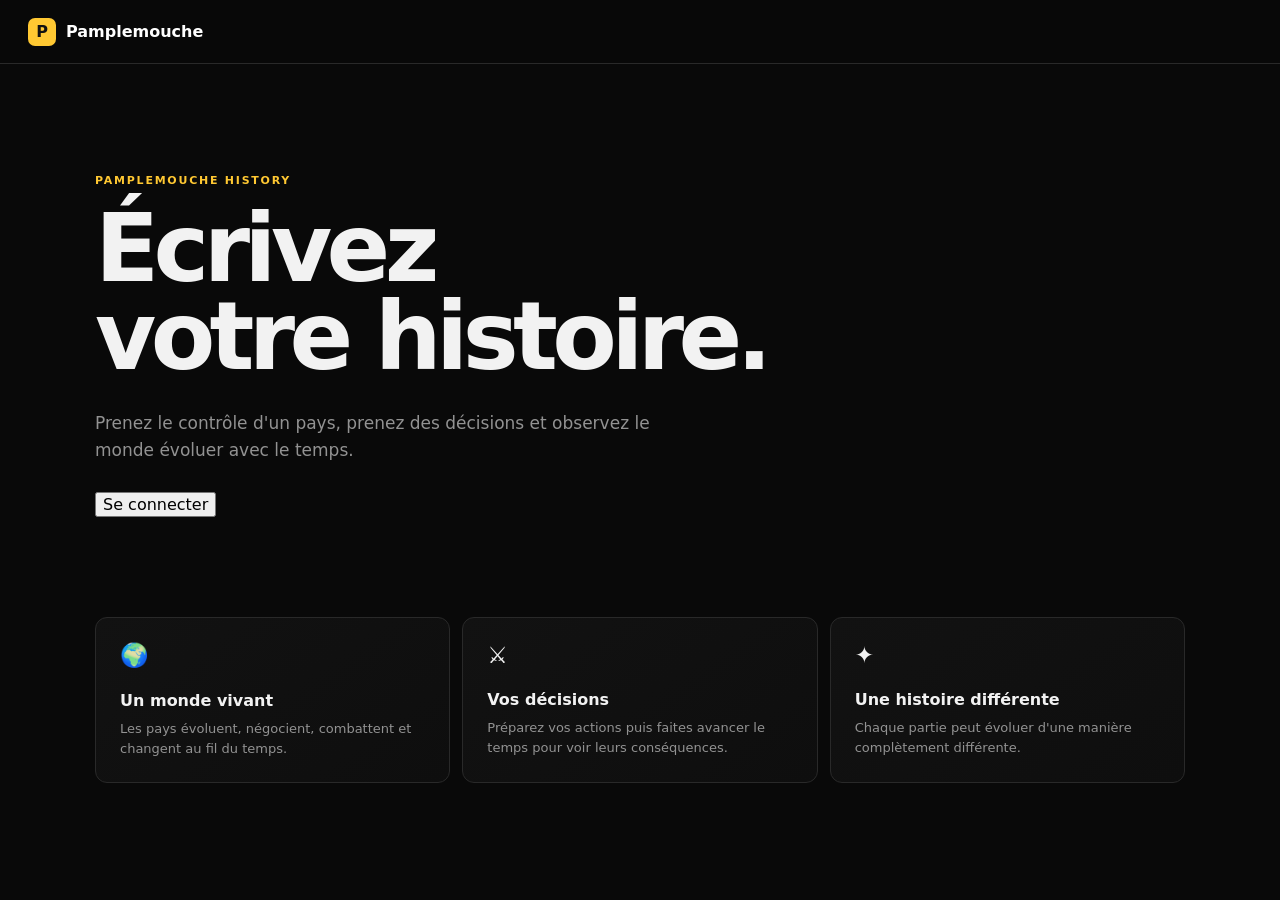
==== commit 74f784ce: "Implement dynamic account display in games.html Added a script to update the games account display o" ====
--- a/games.html
+++ b/games.html
@@ -14,7 +14,46 @@
         rel="stylesheet"
         href="./css/pamplemouche.css">
 <script src="./js/auth.js"></script>
-    <script src="./js/games.js"></script>
+    <script src="./js/auth.js"></script>
+
+<script>
+document.addEventListener("DOMContentLoaded", function () {
+
+    const account = document.getElementById("gamesAccount");
+
+    if (!account) {
+        console.error("gamesAccount introuvable");
+        return;
+    }
+
+    account.innerHTML = `
+        <div style="
+            display:flex;
+            align-items:center;
+            gap:10px;
+        ">
+            <span style="
+                font-weight:bold;
+            ">
+                🟡 0 PAMP
+            </span>
+
+            <button style="
+                width:40px;
+                height:40px;
+                border-radius:50%;
+                border:none;
+                cursor:pointer;
+                font-weight:bold;
+                font-size:16px;
+            ">
+                P
+            </button>
+        </div>
+    `;
+
+});
+</script>
 </head>
 
 
